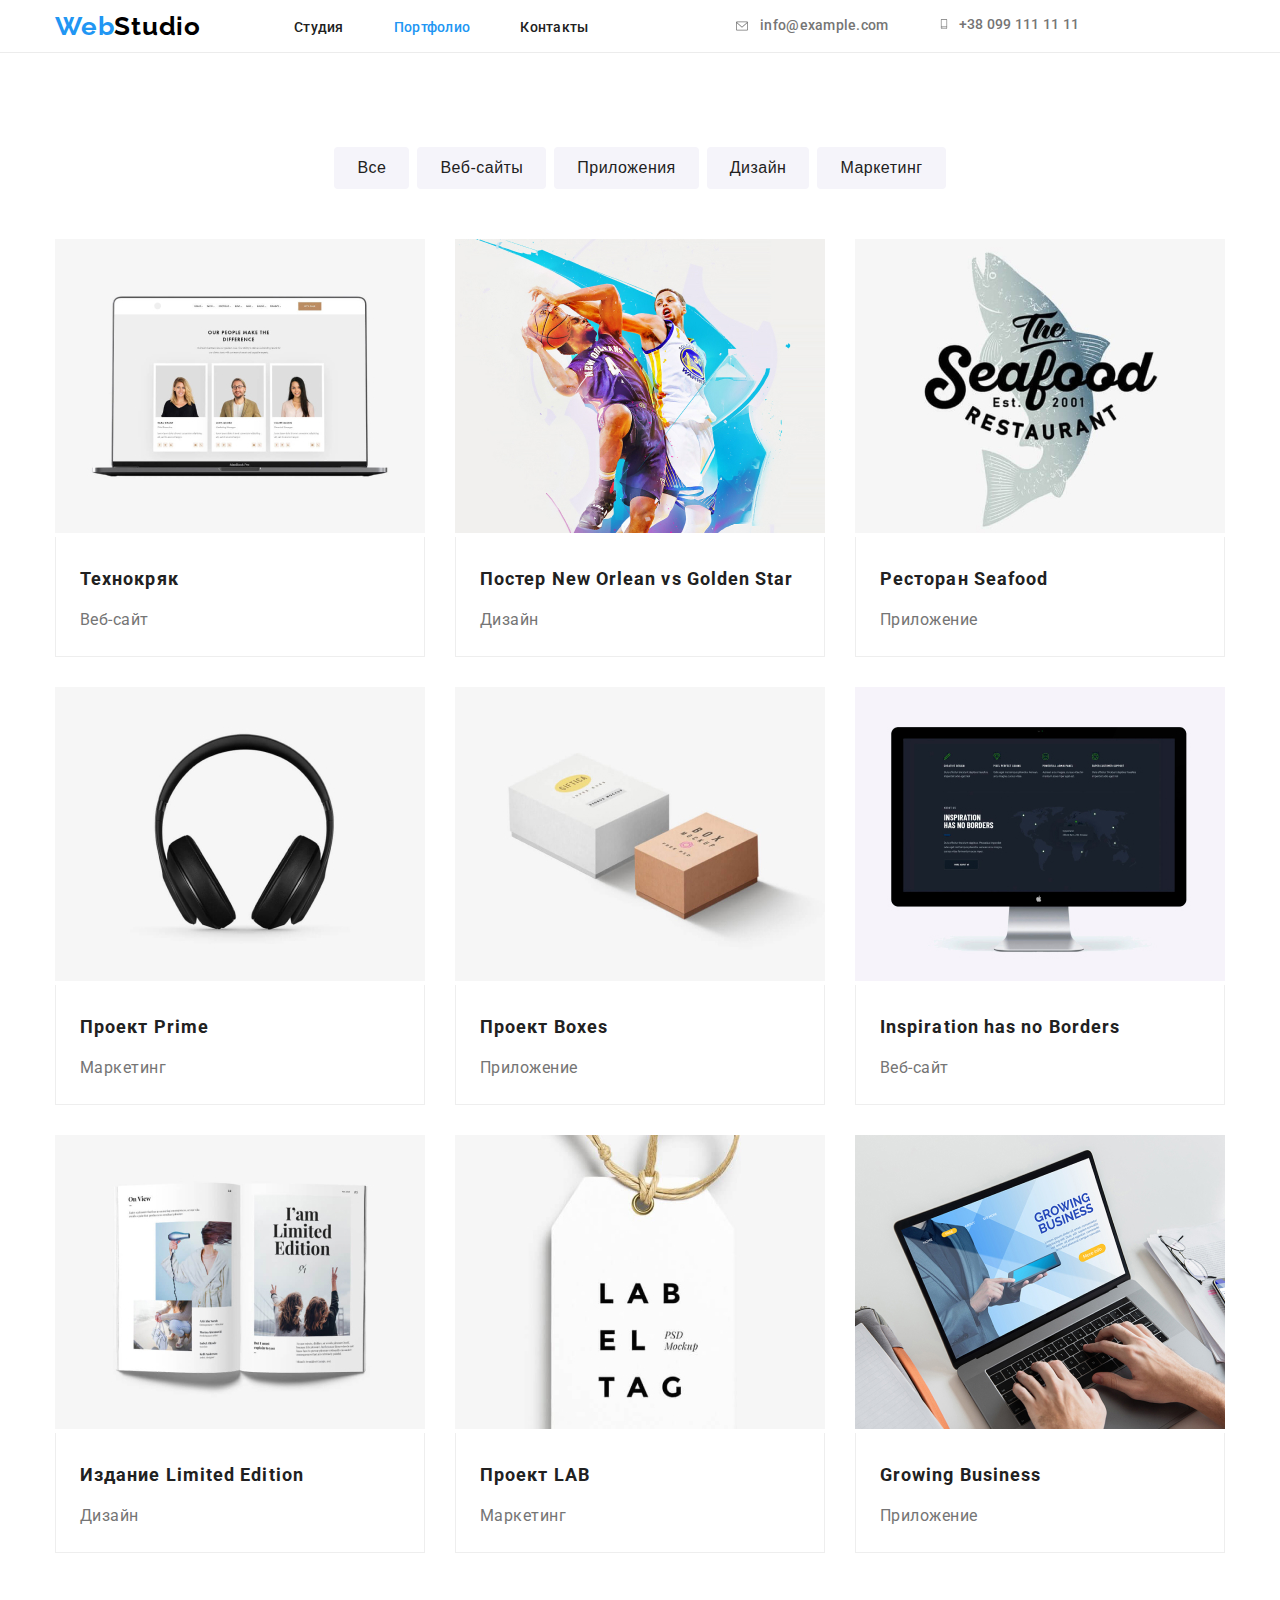
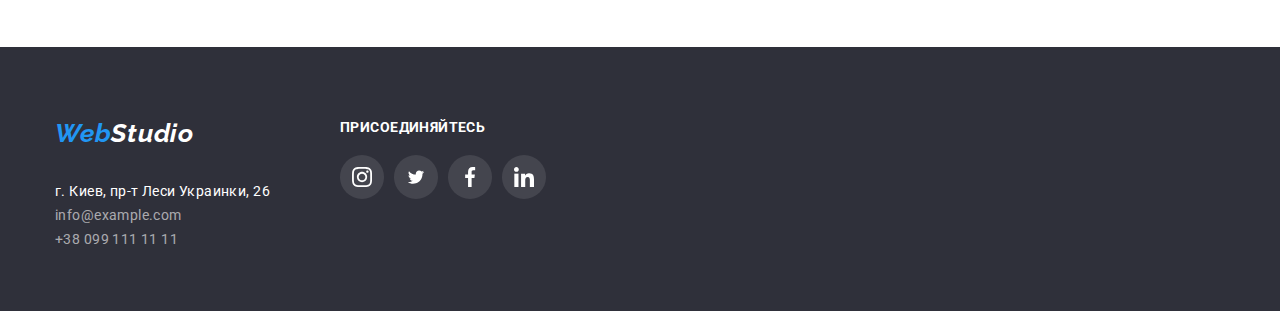
==== portfolio.html @ 01df9fd9 "clone project#4" ====
<!DOCTYPE html>
<html lang="en">
<head>
  <meta charset="UTF-8">
  <meta http-equiv="X-UA-Compatible" content="IE=edge">
  <meta name="viewport" content="width=device-width, initial-scale=1.0">
  <title>Document</title>
  <link rel="preconnect" href="https://fonts.googleapis.com">
  <link rel="preconnect" href="https://fonts.gstatic.com" crossorigin>
  <link href="https://fonts.googleapis.com/css2?family=Raleway:wght@700&family=Roboto:wght@400;500;700;900&display=swap"
    rel="stylesheet">
  <link rel="stylesheet" href="https://yarnpkg.com/en/package/normalize.css">
  <link rel="stylesheet" href="./css/styles.css">
  </head>
  <body>
    <header class="header">
      <div class="container-header">
        <nav class="nav-header">
          <a href="index.html" class="logo"><span class="logo-accent">Web</span>Studio</a>
          <ul class="site-nav list">
            <li class="item"><a href="./index.html" class="link">Студия</a></li>
            <li class="item"><a href="./portfolio.html" class="link current" class="link">Портфолио</a></li>
            <li class="item"><a href="#" class="link">Контакты</a></li>
          </ul>
          <ul class="site-cont list">
            <li class="item">
              <a href="mailto:info@example.com" class="link">
                <svg class="icon mail">
                  <use href="./images/symbol-defs.svg#icon-mail"></use>
                </svg>info@example.com
              </a>
            </li>
            <li class="item">
              <a href="tel:+380991111111" class="link">
                <svg class="icon phone">
                  <use href="./images/symbol-defs.svg#icon-phone"></use>
                </svg>+38 099 111 11 11
              </a>
            </li>
          </ul>
          </nav>
          </div>
          </header>
    <main>
      <section class="section">
         <div class="container"> 
          <ul class="filter list">
            <li class="item"><button type="button" class="button secondary">Все</button></li>
            <li class="item"><button type="button" class="button primary">Веб-сайты</button></li>
            <li class="item"><button type="button" class="button primary">Приложения</button></li>
            <li class="item"><button type="button" class="button primary">Дизайн</button></liu>
            <li class="item"><button type="button" class="button primary">Маркетинг</button></li>
          </ul>
          <ul class="work-filter list">
            <a href="#" class="link">
              <li class="item"><img src="./images/1.jpg" alt="tehnokryak" width="370">
                <div class="td">
                  <h3 class="title">Технокряк</h3>
                  <p class="desription">Веб-сайт</p>
                </div>
              </li>
            </a>
            <a href="#" class="link"> 
              <li class="item"><img src="./images/2.jpg" alt="poster" width="370">
                <div class="td">
                  <h3 class="title">Постер New Orlean vs Golden Star</h3>
                  <p class="desription">Дизайн</p>
                </div>
              </li>
            </a>
            <a href="#" class="link">
              <li class="item"><img src="./images/3.jpg" alt="restourant" width="370">
                <div class="td">
                  <h3 class="title">Ресторан Seafood</h3>
                  <p class="desription">Приложение</p>
                </div>
              </li>
            </a>
            <a href="#" class="link">
              <li class="item"><img src="./images/4.jpg" alt="prime" width="370">
                <div class="td">
                  <h3 class="title">Проект Prime</h3>
                  <p class="desription">Маркетинг</p>
                </div>
              </li>
            </a>
            <a href="#" class="link">
              <li class="item"><img src="./images/5.jpg" alt="boxes" width="370">
                <div class="td">
                  <h3 class="title">Проект Boxes</h3>
                  <p class="desription">Приложение</p>
                </div>
              </li>
            </a>
            <a href="#" class="link">
              <li class="item"><img src="./images/6.jpg" alt="borders" width="370">
                <div class="td">
                  <h3 class="title">Inspiration has no Borders</h3>
                  <p class="desription">Веб-сайт</p>
                </div>
              </li>
            </a>
            <a href="#" class="link">
              <li class="item"><img src="./images/7.jpg" alt="limited edition" width="370" >
                <div class="td">
                  <h3 class="title">Издание Limited Edition</h3>
                  <p class="desription">Дизайн</p>
                </div>
              </li>
            </a>
            <a href="#" class="link">
              <li class="item"><img src="./images/8.jpg" alt="lab" width="370">
                <div class="td">
                  <h3 class="title">Проект LAB</h3>
                  <p class="desription">Маркетинг</p>
                </div>
              </li>
            </a>
            <a href="#" class="link">
              <li class="item"><img src="./images/9.jpg" alt="business" width="370">
                <div class="td">
                  <h3 class="title">Growing Business</h3>
                  <p class="desription">Приложение</p>
                </div>
              </li>
            </a>
          </ul>
         </div> 
      </section>
    </main>
    <!-- open footer -->
    <footer class="footer">
      <address>
        <div class="container adress">
          <div class="contact-footer">
            <a href="index.html" class="logo-footer"><span class="logo-web">Web</span>Studio</a>
            <ul class="list">
              <li>г. Киев, пр-т Леси Украинки, 26</li>
              <li><a href="mailto:info@example.com" class="link">info@example.com</a></li>
              <li><a href="tel:+380991111111" class="link">+38 099 111 11 11</a></li>
            </ul>
          </div>
          <div clas="social-footer">
            <div class="join">Присоединяйтесь</div>
            <ul class="list-icon social">
              <li class="icon">
                <svg width="20" height="20">
                  <use href="./images/symbol-defs.svg#icon-instagram"></use>
                </svg>
              </li>
              <li class="icon">
                <svg width="20" height="16.25">
                  <use href="./images/symbol-defs.svg#icon-twitter"></use>
                </svg>
              </li>
              <li class="icon">
                <svg width="20" height="20">
                  <use href="./images/symbol-defs.svg#icon-facebook"></use>
                </svg>
              </li>
              <li class="icon">
                <svg width="20" height="20">
                  <use href="./images/symbol-defs.svg#icon-linkedin"></use>
                </svg>
              </li>
            </ul>
          </div>
        </div>
      </address>
    </footer>
    <!-- close footer -->
  </body>   
</html>
---- css/styles.css ----
/*цвет основного текста #212121 
вторичный цвет #757575
белый #FFFFFF
акцент #2196F3
цвет адресса футер почта, телефон color: rgba(255, 255, 255, 0.6);
лого хадр #2196F3 #000000
лого футер #2196F3  #000000
*/

/* цвет фона
основной #E5E5E5
вторичный #F5F4FA
*/



html{
    box-sizing: border-box;
}

*,
*::before,
*::after{
    box-sizing: inherit;
}

:root{
    --primary-text-color:#212121;
    --second-text-color:#757575;
    --accent-color:#2196F3;
    --white:#ffffff;
    --primary-button-color:#212121;
    --bg-primary-color:#F5F4FA;
    --secondary-color:#FFFFFF;
    --bg-secondary-color:#2196F3;
    --bg-buttom-color:#2196F3;
    --logo-color:#2196F3;
    --logo-total-color:#000000;
    --border-work:#EEEEEE;
    --border-header:#ECECEC;
    --bg-hero:#c4c4c4;
    --color-icon:#afb1b8;
}


body{
    background-color:var(--white);
    font-family: Roboto, sans-serif;
    margin: 0 auto;
}
.list{
    list-style: none;
    padding: 0;
    margin: 0;
}

.link{
    text-decoration: none;
}

.header{
    border-bottom:1px solid var(--border-header);
}

/* logo */

.logo{
    color: var(--logo-total-color);
    font-family: Raleway, sans-serif;
    letter-spacing: 0.03em;
    font-weight: 700;
    font-size: 26px;
    line-height: 2;
    text-decoration: none;
}

.logo .logo-accent{
    color:var(--logo-color);
}

/* навигация начало */

.site-nav{
    display: flex;
    margin-left: 93px;
}

.site-nav .item:not(:last-child){
    margin-right: 50px;
}


.site-nav .link{
    padding-top: 32px;
    padding-bottom: 32px;
    color: var(--primary-text-color) ;
    letter-spacing: 0.02em;
    font-weight: 500;
    font-size: 14px;
    line-height: 1.06;
    
}
.site-nav .link:hover, 
.site-nav .link:focus{
    color:var(--accent-color);
}

.site-cont{
    display: flex;
    list-style: none;
    margin: 0 auto;
    align-items: center;

}

.site-cont .item +.item{
    margin-left: 50px;
}

.site-cont .link{
    display: inline-flex;
    color: var(--second-text-color);
    font-weight: 500;
    font-size: 14px;
    line-height: 1.06;
    letter-spacing: 0.02em;
    align-items: center;
}

.site-cont .link:hover,
.site-cont .link:focus{
    color: var(--accent-color);
}

.site-cont .icon{
    margin-right: 10px;
 
}

.site-cont .mail{
    width: 16px;
    height: 12px;
    fill: currentColor;
    margin-right: 10px;
}
.site-cont .phone {
    width: 10px;
    height: 16px;
    fill:currentColor;
}


.nav-header{
    display: flex;
    align-items: center;
}


}

/* навигация конец */

/* button open */

.button{
    cursor: pointer;
    border-radius: 4px;
    padding: 6px 22px;
    display: inline-block;
    border:1px solid transparent ;
}

.button.order{
    font-family: -apple-system, BlinkMacSystemFont, 'Segoe UI', 
    Roboto, Oxygen, Ubuntu, Cantarell, 'Open Sans', 
    'Helvetica Neue', sans-serif;
    font-size: 16px;
    font-weight: 700;
    letter-spacing: 0.06em;
    background-color: var(--accent-color);
    color:var(--white);
    padding: 10px 32px;
    min-width: 200px;
    cursor: pointer;
    box-shadow: 0px 4px 4px rgba(0, 0, 0, 0.15);
    border-radius: 4px;
    border: 1px solid transparent;
}

.button.secondary {
    color: var(--secondary-color);
    background-color: var(--bg-secondary-color);
}

.button.primary {
    color: var(--primary-button-color);
    background-color: var(--bg-primary-color);
}

.link.current {
    color: var(--accent-color);
}

/* button close */

/* section hero open */ 

.bg-hero{
    text-align: center;
    height: 600px;
    background-color: var(--bg-hero);
    background-image:linear-gradient(to right,
     rgba(47, 48, 58, 0.4),
     rgba(47, 48, 58, 0.4)),
     url(../images/hero.jpg);
    background-repeat: no-repeat;
    background-position: center;
    background-size: cover;
    margin: 0 auto;
    padding-top: 200px;
}

.hero{
    text-align: center;
}

.hero-title{
    letter-spacing: 0.06em;
    font-weight: 900;
    font-size: 44px;
    line-height: 1.3;
    margin-top: 0;
    margin-bottom: 30px;
    color: var(--secondary-color);
}

/* section hero close */

/* section */


/* about-list section */

.about-list{
    display: flex;
    list-style: none;
}

.about-list .title{
    margin: 0;
    margin-bottom: 30px;
}

.about-list .item{
    width: 270px;
}

.about-list .item::before {
    display: flex;
    content: "";
    height: 120px;
    background-color: var(--bg-primary-color);
    background-repeat: no-repeat;
    background-position: center;
    margin-bottom: 30px;
}

.about-list .one::before {
    background-image: url(../images/Group.png);
}

.about-list .two::before {
    background-image: url(../images/clock\ 1.png);
}

.about-list .three::before {
    background-image: url(../images/diagram\ 1.png);
}

.about-list .four::before {
    background-image: url(../images/astronaut\ 1.png);
}

.about-list .item +.item{
    margin-left: 30px;
}

.about-list .title{
    color:var(--primary-text-color);
    font-size: 14px;
    line-height: 1.1;
    letter-spacing: 0.03em;
    font-weight: 700;
    margin: 0%;
    margin-bottom: 10px;
}

.about-list .description {
    color: var(--second-text-color);
    font-size: 14px;
    line-height: 1.6;
    letter-spacing: 0.03em;
    margin: 0;
}

.title-center{
    color:var(--primary-text-color);
    font-size: 36px;
    line-height: 2.8;
    text-align: center;
    letter-spacing: 0.03em;
    font-weight: 700;
    margin-bottom: 50px;
    margin-top: 0;
}

.work-list{
    display: flex;
    list-style: none;
}
.work-list .item:not(:last-child){
    margin-right: 30px;
}




/* section our team */

.list-icon{
    width: 206px;
    height: 44px;
    display: flex;
    padding: 0;
    list-style: none;
    justify-content: space-between;
    margin: 0 auto;
    align-items: center;
    margin-top: 16px;
    fill: var(--color-icon);
}

.list-icon .icon{
    width: 44px;
    height: 44px;
    display: inline-flex;
    justify-content: center;
    align-items: center;
    color: currentColor;
}


.list-icon .icon:hover,
.list-icon .icon:focus{
    background-color: var(--accent-color);
    border-radius: 50%;
    fill: var(--white);
}

.team{
    display: flex;
    list-style: none;
}
.team .item:not(:last-child){
    margin-right: 30px;
}

.team .item{
    text-align: center;
    box-shadow: 0px 1px 3px rgba(0, 0, 0, 0.12),
     0px 1px 1px rgba(0, 0, 0, 0.14), 
     0px 2px 1px rgba(0, 0, 0, 0.2);
    border-radius: 0px 0px 4px 4px;
    padding-bottom: 30px;
    
}

.team .title{
        color: var(--primary-text-color);
        font-weight: 500;
        font-size: 16px;
        line-height: 1.3;
        /* identical to box height */
        letter-spacing: 0.03em;
        margin: 0 0 10px;
        padding: 0;
}

.team .description{
    font-size: 16px;
    line-height: 1.3;
    /* identical to box height */
    letter-spacing: 0.03em;
    color: var(--second-text-color);
    margin: 0;
    padding: 0;
}




/* section our comand end */


/* page portfolio */
/* open filter button */

.filter{
    display: flex;
    justify-content: center;
    list-style: none;
    margin-bottom: 50px;
}


.filter .button{
    color: var(--primary-text-color);
    background-color:var(--bg-primary-color);
    letter-spacing: 0.03em;
    font-weight: 500;
    font-size: 16px;
    line-height: 1.73;
    padding: 6px 22px;
    border-radius: 4px;
    border: 1px solid transparent;
    cursor: pointer;
}

.filter .item +.item{
    margin-left: 8px;
}

.filter .button:hover,
.filter .button:focus{
    color: var(--white);
    background-color: var(--bg-secondary-color);
}

/* filter button end */

/* open work filter */

.work-filter{
    display: flex;
    flex-wrap: wrap;
    list-style: none;
}



.work-filter .td{
    padding: 20px 24px;
    border-bottom: 1px solid var(--border-work);
    border-right: 1px solid var(--border-work);
    border-left: 1px solid  var(--border-work);
  
}

.work-filter .link{
    width: 370px;
    margin-right: 30px;
    margin-bottom: 30px;
    text-align: left;
    
}
.work-filter .link:hover,
.work-filter .link:focus{
    box-shadow: 0px 1px 1px rgba(0, 0, 0, 0.12),
    0px 4px 4px rgba(0, 0, 0, 0.06),
    1px 4px 6px rgba(0, 0, 0, 0.16);
}

.work-filter .link:nth-child(3n){
    margin-right:0;
}

.work-filter .link:nth-last-child(-n+3){
    margin-bottom: 0;
}

.work-filter .title {
    padding: 0;
    margin: 0 0 4px 0;
    /* margin: 20px 24px 4px 24px; */
    font-weight: 700;
    letter-spacing: 0.06em;
    color: var(--primary-text-color);
    font-size: 18px;
    line-height: 2.4;
   
}

.work-filter .desription {
    /* margin: 0 24px 20px 24px; */
    margin: 0;
    padding: 0;
    letter-spacing: 0.03em;
    color: var(--second-text-color);
    font-size: 16px;
    line-height: 2;
}

/* header open */

 .container-header{ 
    width: 1200px;
    margin: 0 auto;
    padding-left: 15px;
    padding-right: 15px;

}
 
.container{
    width: 1200px;
    margin: 0 auto;
    padding-top: 94px;
    padding-bottom: 94px;
    padding-left: 15px;
    padding-right: 15px;
  

}

.section-team{
    background-color: var(--bg-primary-color);
}



/* clients */

.clients {
    display: flex;
    justify-content: space-between;

}

.title-clients{
    font-family: 'Roboto';
    font-style: normal;
    font-weight: 700;
    font-size: 36px;
    line-height: 42px;
    text-align: center;
    letter-spacing: 0.03em;
    text-align: center;
    margin: 0;
    padding: 0;
    margin-bottom: 50px;
}
   .clients .item{
    width: 170px;
    height: 92px;
    display: inline-flex;
    align-items: center;
    justify-content: center;
    border: 1px solid var(--color-icon);
    border-radius: 4px;
    fill: var(--color-icon);  
}

.clients .item:hover{
    fill: var(--accent-color);
    border: 1px solid var(--accent-color);

}

.footer{
   background-color: #2F303A;
   color: var();
    
}

.adress{
    display: flex;
    padding: 60px 15px;
}

.contact-footer{
    margin-right: 70px;
}

.contact-footer .link{
    font-family: 'Roboto';
        font-style: normal;
        font-weight: 400;
        font-size: 14px;
        line-height: 24px;
        /* or 171% */
        letter-spacing: 0.03em;
        color: rgba(255, 255, 255, 0.6);
}

.contact-footer li{
    font-family: 'Roboto';
        font-style: normal;
        font-weight: 400;
        font-size: 14px;
        line-height: 24px;
        /* or 171% */
        letter-spacing: 0.03em;
        color: #FFFFFF;
}

.logo-footer{
    display: inline-block;
    color: var(--white);
    font-family: 'Raleway', 'sans-serif';
    letter-spacing: 0.03em;
    font-weight: 700;
    font-size: 26px;
    line-height: 2;
    text-decoration: none;
    margin-bottom: 20px;
}

.logo-footer .logo-web{
   color: var(--accent-color);
}

.join{
    font-family: 'Roboto';
        font-style: normal;
        font-weight: 700;
        font-size: 14px;
        line-height: 16px;
        letter-spacing: 0.03em;
        text-transform: uppercase;
        margin-top: 12px;
        color: #FFFFFF;
}


.social { 
    margin-top: 20px;
    fill:var(--white);
}

.social .icon {
    color: currentColor;
    background: rgba(255, 255, 255, 0.1);
    border-radius: 50%;
}


.list-icon .icon:hover,
.list-icon .icon:focus {
    background-color: var(--accent-color);
    border-radius: 50%;
    fill: var(--white);
}
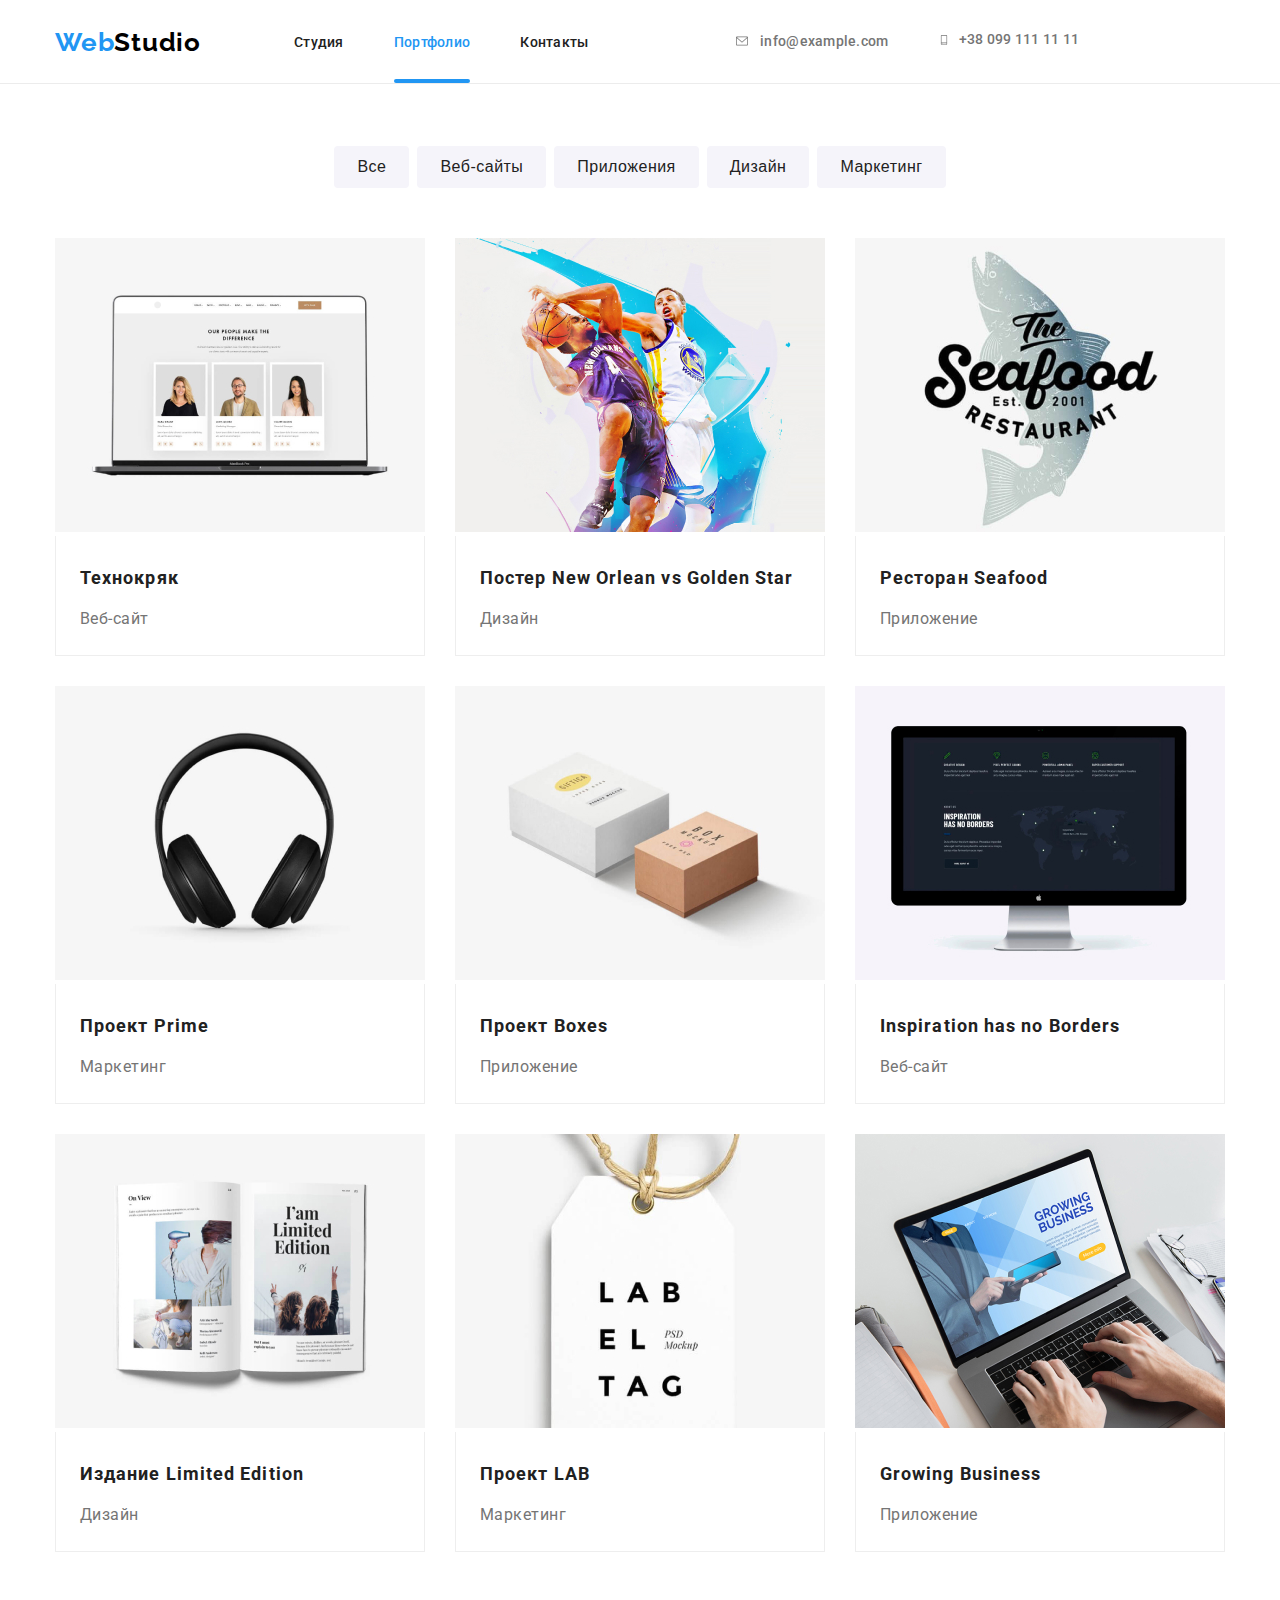
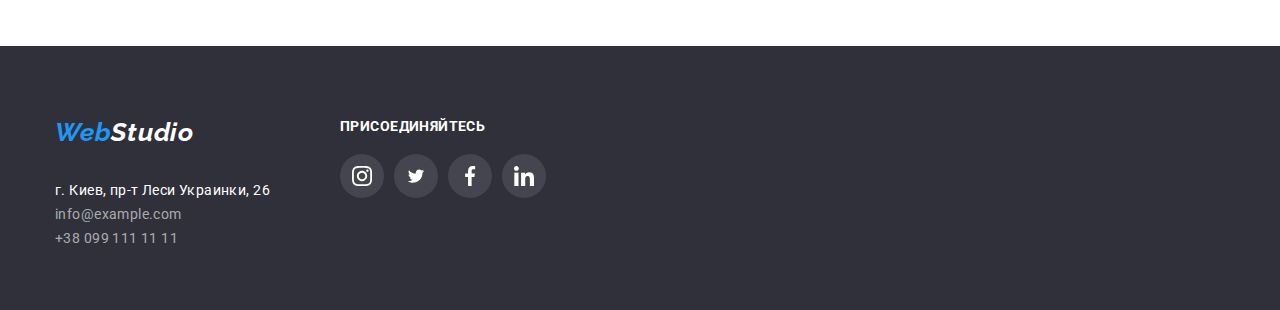
==== commit 4a6d9f0b: "transition and animate" ====
--- a/portfolio.html
+++ b/portfolio.html
@@ -53,7 +53,12 @@
           </ul>
           <ul class="work-filter list">
             <a href="#" class="link">
-              <li class="item"><img src="./images/1.jpg" alt="tehnokryak" width="370">
+              <li class="item">
+                <div class="work-overlay">
+                  <p class="overlay">Ресурс предлагает комплексные предложения с разным уровнем функционала и сервисов. Все это позволит посетителю получить
+                  исчерпывающие сведения о компании или частном лице.</p>
+                  <img src="./images/1.jpg" alt="tehnokryak" width="370">
+                </div>
                 <div class="td">
                   <h3 class="title">Технокряк</h3>
                   <p class="desription">Веб-сайт</p>
@@ -61,7 +66,13 @@
               </li>
             </a>
             <a href="#" class="link"> 
-              <li class="item"><img src="./images/2.jpg" alt="poster" width="370">
+              <li class="item">
+                <div class="work-overlay">
+                  <p class="overlay">Ресурс предлагает комплексные предложения с разным уровнем функционала и сервисов. Все это позволит
+                    посетителю получить
+                    исчерпывающие сведения о компании или частном лице.</p>
+                <img src="./images/2.jpg" alt="poster" width="370">
+                </div>
                 <div class="td">
                   <h3 class="title">Постер New Orlean vs Golden Star</h3>
                   <p class="desription">Дизайн</p>
@@ -69,7 +80,13 @@
               </li>
             </a>
             <a href="#" class="link">
-              <li class="item"><img src="./images/3.jpg" alt="restourant" width="370">
+              <li class="item">
+                <div class="work-overlay">
+                  <p class="overlay">Ресурс предлагает комплексные предложения с разным уровнем функционала и сервисов. Все это позволит
+                    посетителю получить
+                    исчерпывающие сведения о компании или частном лице.</p>
+                <img src="./images/3.jpg" alt="restourant" width="370">
+                </div>
                 <div class="td">
                   <h3 class="title">Ресторан Seafood</h3>
                   <p class="desription">Приложение</p>
@@ -77,7 +94,13 @@
               </li>
             </a>
             <a href="#" class="link">
-              <li class="item"><img src="./images/4.jpg" alt="prime" width="370">
+              <li class="item">
+                <div class="work-overlay">
+                  <p class="overlay">Ресурс предлагает комплексные предложения с разным уровнем функционала и сервисов. Все это позволит
+                    посетителю получить
+                    исчерпывающие сведения о компании или частном лице.</p>
+                <img src="./images/4.jpg" alt="prime" width="370">
+                </div>
                 <div class="td">
                   <h3 class="title">Проект Prime</h3>
                   <p class="desription">Маркетинг</p>
@@ -85,7 +108,13 @@
               </li>
             </a>
             <a href="#" class="link">
-              <li class="item"><img src="./images/5.jpg" alt="boxes" width="370">
+              <li class="item">
+                <div class="work-overlay">
+                  <p class="overlay">Ресурс предлагает комплексные предложения с разным уровнем функционала и сервисов. Все это позволит
+                    посетителю получить
+                    исчерпывающие сведения о компании или частном лице.</p>
+                <img src="./images/5.jpg" alt="boxes" width="370">
+                </div>
                 <div class="td">
                   <h3 class="title">Проект Boxes</h3>
                   <p class="desription">Приложение</p>
@@ -93,7 +122,13 @@
               </li>
             </a>
             <a href="#" class="link">
-              <li class="item"><img src="./images/6.jpg" alt="borders" width="370">
+              <li class="item">
+                <div class="work-overlay">
+                  <p class="overlay">Ресурс предлагает комплексные предложения с разным уровнем функционала и сервисов. Все это позволит
+                    посетителю получить
+                    исчерпывающие сведения о компании или частном лице.</p>
+                <img src="./images/6.jpg" alt="borders" width="370">
+                </div>
                 <div class="td">
                   <h3 class="title">Inspiration has no Borders</h3>
                   <p class="desription">Веб-сайт</p>
@@ -101,7 +136,13 @@
               </li>
             </a>
             <a href="#" class="link">
-              <li class="item"><img src="./images/7.jpg" alt="limited edition" width="370" >
+              <li class="item">
+                <div class="work-overlay">
+                  <p class="overlay">Ресурс предлагает комплексные предложения с разным уровнем функционала и сервисов. Все это позволит
+                    посетителю получить
+                    исчерпывающие сведения о компании или частном лице.</p>
+                <img src="./images/7.jpg" alt="limited edition" width="370" >
+                </div>
                 <div class="td">
                   <h3 class="title">Издание Limited Edition</h3>
                   <p class="desription">Дизайн</p>
@@ -109,7 +150,13 @@
               </li>
             </a>
             <a href="#" class="link">
-              <li class="item"><img src="./images/8.jpg" alt="lab" width="370">
+              <li class="item">
+                <div class="work-overlay">
+                  <p class="overlay">Ресурс предлагает комплексные предложения с разным уровнем функционала и сервисов. Все это позволит
+                    посетителю получить
+                    исчерпывающие сведения о компании или частном лице.</p>
+                <img src="./images/8.jpg" alt="lab" width="370">
+                </div>
                 <div class="td">
                   <h3 class="title">Проект LAB</h3>
                   <p class="desription">Маркетинг</p>
@@ -117,7 +164,13 @@
               </li>
             </a>
             <a href="#" class="link">
-              <li class="item"><img src="./images/9.jpg" alt="business" width="370">
+              <li class="item">
+                <div class="work-overlay">
+                  <p class="overlay">Ресурс предлагает комплексные предложения с разным уровнем функционала и сервисов. Все это позволит
+                    посетителю получить
+                    исчерпывающие сведения о компании или частном лице.</p>
+                <img src="./images/9.jpg" alt="business" width="370">
+                </div>
                 <div class="td">
                   <h3 class="title">Growing Business</h3>
                   <p class="desription">Приложение</p>
--- a/css/styles.css
+++ b/css/styles.css
@@ -47,11 +47,23 @@
     background-color:var(--white);
     font-family: Roboto, sans-serif;
     margin: 0 auto;
+    padding-top: 52px;
+    position: relative;
 }
 .list{
     list-style: none;
     padding: 0;
     margin: 0;
+}
+
+.header {
+    position: fixed;
+    width: 100%;
+    background-color: var(--white);
+    top:0;
+    left: 0;
+    z-index: 2;
+
 }
 
 .link{
@@ -103,6 +115,23 @@
 .site-nav .link:hover, 
 .site-nav .link:focus{
     color:var(--accent-color);
+}
+
+.site-nav .item{
+    position: relative;
+    
+    padding: 32px 0;
+}
+
+.site-nav .current::after{
+    position: absolute;
+    content: "";
+    width: 100%;
+    height: 4px;
+    background-color: var(--accent-color);
+    border-radius: 2px;
+    bottom: 0;
+    left: 0;
 }
 
 .site-cont{
@@ -222,6 +251,7 @@
 
 .hero{
     text-align: center;
+   
 }
 
 .hero-title{
@@ -234,6 +264,55 @@
     color: var(--secondary-color);
 }
 
+.bgdrop{
+    position: absolute;
+    width: 100%;
+    height: 100%;
+    margin: 0;
+    padding: 0;
+    background-color: rgba(0, 0, 0, 0.2);
+    top:0;
+    left: 0;
+    opacity: 1;
+    transition: opacity 250ms cubic-bezier(0.4, 0, 0.2, 1);
+  
+}
+
+.bgdrop.is-hidden .modal{
+    transform:translate(-50%, 0) scale(1.1);
+}
+
+.modal{
+    width: 528px;
+    height: 581px;
+    background-color: var(--white);
+    position: absolute;
+    top: 221px;
+    left:50%;
+    transform:translate(-50%, 0) scale(1);
+    transition: transform 250ms cubic-bezier(0.4, 0, 0.2, 1);
+}
+.modal .close{
+    position: absolute;
+    background-position: center;
+    background-image: url(..//images/Vector.svg);
+    background-color: var(--white);
+    background-repeat: no-repeat;
+    /* border: 1px solid rgba(0, 0, 0, 0.1); */
+    border-radius: 50%;
+    width: 30px;
+    height: 30px;
+    cursor: pointer;
+    right: 8px;
+    top:8px;
+   
+  
+}
+
+.bgdrop.is-hidden {
+    opacity: 0;
+    pointer-events: none;
+}
 /* section hero close */
 
 /* section */
@@ -317,11 +396,39 @@
 .work-list{
     display: flex;
     list-style: none;
+   
 }
 .work-list .item:not(:last-child){
     margin-right: 30px;
 }
 
+.work-list .item{
+    position: relative;
+}
+
+.work-list .title{
+    margin: 0;
+    font-family: 'Roboto';
+    color: var(--white); 
+    font-weight: 700;
+    font-size: 14px;
+    line-height: 1;
+    text-align: center;
+    letter-spacing: 0.03em;
+    text-transform: uppercase;
+    position: absolute;
+    width: 100%;
+    padding:27px 0;
+    background: rgba(47, 48, 58, 0.8);
+    left: 0;
+    bottom: 1%;
+    opacity: 0;
+    transition: opacity 250ms cubic-bezier(0.4, 0, 0.2, 1);
+}
+
+.work-list .item:hover .title{
+    opacity: 1;
+}
 
 
 
@@ -445,6 +552,33 @@
     flex-wrap: wrap;
     list-style: none;
 }
+.work-overlay{
+    position: relative;
+    overflow: hidden;
+}
+.overlay{
+    color: var(--white);
+    font-family: 'Roboto';
+    font-weight: 400;
+    font-size: 18px;
+    line-height: 156%;
+        /* or 156% */ 
+    letter-spacing: 0.03em;
+    margin: 0;
+    position: absolute;
+    width: 100%;
+    height: 100%;
+    padding:63px 24px;
+    background-color: rgba(33, 150, 243, 0.9);
+    left: 0;
+    top:0;
+    transform: translateY(100%);
+    transition: transform 250ms cubic-bezier(0.4, 0, 0.2, 1);
+}
+
+.link:hover .overlay{
+    transform: translateY(0);  
+}
 
 
 
@@ -460,9 +594,9 @@
     width: 370px;
     margin-right: 30px;
     margin-bottom: 30px;
-    text-align: left;
-    
-}
+    text-align: left;  
+}
+
 .work-filter .link:hover,
 .work-filter .link:focus{
     box-shadow: 0px 1px 1px rgba(0, 0, 0, 0.12),
@@ -507,6 +641,7 @@
     margin: 0 auto;
     padding-left: 15px;
     padding-right: 15px;
+   
 
 }
  
@@ -652,3 +787,4 @@
 
 
 
+
